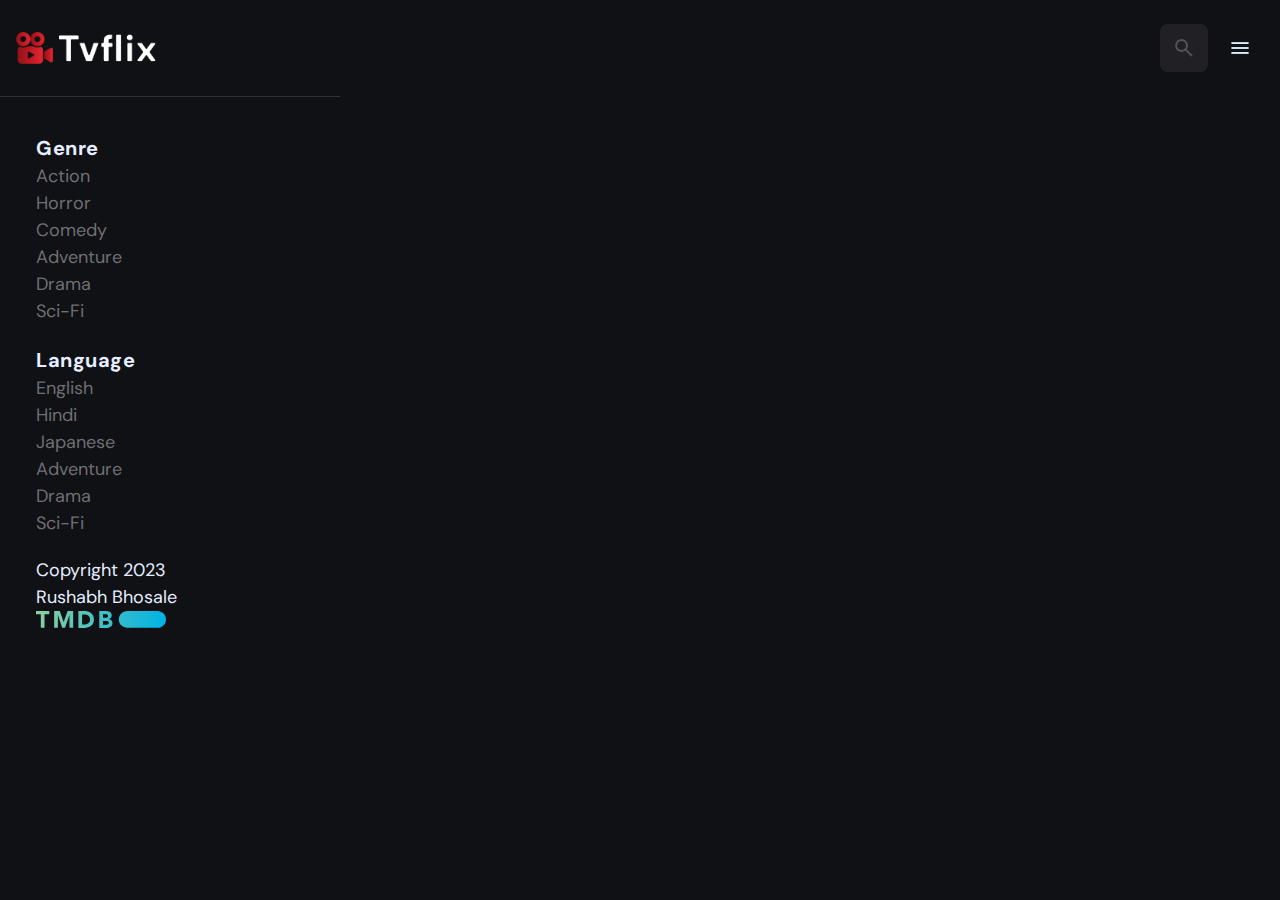
==== Tvflix/index.html @ de5f90e4 "Updates" ====
<!DOCTYPE html>
<html lang="en">

<head>
    <meta charset="UTF-8">
    <meta name="viewport" content="width=device-width, initial-scale=1.0">
    <title>TV Flix</title>
    <meta name="description" content="Tvflix is a popular movie app made by rushabh bhosale.">
    <link rel="shortcut icon" href="./favicon.svg" type="image/svg+xml">
    <link rel="preconnect" href="https://fonts.googleapis.com">
    <link rel="preconnect" href="https://fonts.gstatic.com" crossorigin>
    <link href="https://fonts.googleapis.com/css2?family=DM+Sans:wght@400;700&display=swap" rel="stylesheet">
    
    <link rel="stylesheet" href="././assets/css/style.css">

    <script src="./assets/js/global.js" defer></script>
    <script src="./assets/js/index.js" type="module"></script>

</head>
<!-- 
    Header
 -->

 <header class="header">

    <a href="./index.html" class="logo">
        <img src="./assets/images/logo.png" width="140" height="32" alt="Tvflix home">
    </a>

    <div class="search-box" search-box>
        <div class="search-wrapper" search-wrapper>
            <input type="text" name="search" aria-label="search movies" placeholder="Search any movies..." class="search-field" autocomplete="off" search-field>

            <img src="./assets/images/search.png" width="24"
            height="24" alt="search" class="loading-icon">
        </div>

        <button class="search-btn" search-toggler>
            <img src="./assets/images/close.png" width="24" height="24" alt="close search box">
        </button>
    </div>

    <button class="search-btn" search-toggler menu-close>
        <img src="./assets/images/search.png" width="24" height="24" alt="open search box">
    </button>

    <button class="menu-btn" menu-btn menu-toggler>
        <img src="./assets/images/menu.png" width="24" height="24" alt="open menu" class="menu">
        <img src="./assets/images/menu-close.png" alt="close menu" width="24" height="24" class="close">
    </button>

 </header>

 <!-- 
    Sidebar
  -->

  <nav class="sidebar active" sidebar>
    <div class="sidebar-inner">

        <div class="sidebar-list">

            <p class="title">Genre</p>

            <a href="./movie-list.html" menu-close class="sidebar-link">Action</a>

            <a href="./movie-list.html" menu-close class="sidebar-link">Horror</a>

            <a href="./movie-list.html" menu-close class="sidebar-link">Comedy</a>

            <a href="./movie-list.html" menu-close class="sidebar-link">Adventure</a>

            <a href="./movie-list.html" menu-close class="sidebar-link">Drama</a>

            <a href="./movie-list.html" menu-close class="sidebar-link">Sci-Fi</a>

        </div>

        <div class="sidebar-list">

            <p class="title">Language</p>

            <a href="./movie-list.html" menu-close class="sidebar-link">English</a>

            <a href="./movie-list.html" menu-close class="sidebar-link">Hindi</a>

            <a href="./movie-list.html" menu-close class="sidebar-link">Japanese</a>

            <a href="./movie-list.html" menu-close class="sidebar-link">Adventure</a>

            <a href="./movie-list.html" menu-close class="sidebar-link">Drama</a>
            
            <a href="./movie-list.html" menu-close class="sidebar-link">Sci-Fi</a>

        </div>

        <div class="sidebar-footer">
            <p class="copyright">
                Copyright 2023 <a href="#">Rushabh Bhosale</a>
            </p>

            <img src="./assets/images/tmdb-logo.svg" width="130" height="17" alt="the movie database logo">
        </div>

    </div>
  </nav>
<body>

</body>

</html>
---- Tvflix/assets/css/style.css ----
/*-----------------------------------*\
  #style.css
\*-----------------------------------*/

/**
 * copyright 2023 Rushabh Bhosale
 */






/*-----------------------------------*\
  #CUSTOM PROPERTY
\*-----------------------------------*/

:root {
  --background: hsla(220, 17%, 7%, 1);
  --banner-background: hsla(250, 6%, 20%, 1);
  --white-alpha-20: hsla(0, 0%, 100%, 0.2);
  --on-background: hsla(220, 100%, 95%, 1);
  --on-surface: hsla(250, 100%, 95%, 1);
  --on-surface-variant: hsla(250, 1%, 44%, 1);
  --primary: hsla(349, 100%, 43%, 1);
  --primary-variant: hsla(349, 69%, 51%, 1);
  --rating-color: hsla(44, 100%, 49%, 1);
  --surface: hsla(250, 13%, 11%, 1);
  --text-color: hsla(250, 2%, 59%, 1);
  --white: hsla(0, 0%, 100%, 1);

  --banner-overlay: 90deg, hsl(220, 17%, 7%) 0%, hsla(220, 17%, 7%, 0.5) 100%;
  --bottom-overlay: 180deg, hsla(250, 13%, 11%, 0), hsla(250, 13%, 11%, 1);

  --ff-dm-sans: 'DM Sans', sans-serif;

  --fs-heading: 4rem;
  --fs-title-lg: 2.6rem;
  --fs-title: 2rem;
  --fs-body: 1.8rem;
  --fs-button: 1.5rem;
  --fs-label: 1.4rem;

  --weight-bold: 700;

  --shadow-1: 0 1px 4px hsla(0, 0%, 0%, 0.75);
  --shadow-2: 0 2px 4px hsla(350, 100%, 43%, 0.3);

  --radius-4: 4px;
  --radius-8: 8px;
  --radius-16: 16px;
  --radius-24: 24px;
  --radius-36: 36px;

  --transition-short: 250ms ease;
  --transition-long: 500ms ease;
}




/*-----------------------------------*\
  #RESET
\*-----------------------------------*/

*,
*::before,
*::after {
  margin: 0;
  padding: 0;
  box-sizing: border-box;
}

li {list-style: none; }

a,
img,
span,
iframe,
button {
  display: block;
}

a {
  color: inherit;
  text-decoration: none;
}

img { height: auto; }

input,
button {
  background: none;
  border: none;
  font: inherit;
  color: inherit
}

input {
  width: 100%;
}

button {
  text-align: left;
  cursor: pointer;
}

html {
  font-family: var(--ff-dm-sans);
  font-size: 10px;
  scroll-behavior: smooth;
}

body {
  background-color: var(--background);
  color: var(--on-background);
  font-size: var(--fs-body);
  line-height: 1.5;

}

:focus-visible { outline-color: var(--primary-variant); }

::-webkit-scrollbar {
  width: 8px;
  height: 8px;
}

::-webkit-scrollbar-thumb {
  background-color: var(--banner-background);
  border-radius: var(--radius-8);
}

/*-----------------------------------*\
  #REUSED STYLE
\*-----------------------------------*/

.search-wrapper::before {
  position: absolute;
  top: 14px;
  right: 12px;
  content: "";
  width: 20px;
  height: 20px;
  border: 3px solid var(--white);
  border-radius: var(--radius-24);
  border-inline-end-color: transparent;
  animation: loading 500ms linear infinite;
  display: none;
}

.search-wrapper.searching::before { display: block; }

@keyframes loading {
  0% { transform: rotate(0); }
  100% { transform: rotate(1turn); }
}

.title {
  font-size: var(--fs-title);
  font-weight: var(--weight-bold);
  letter-spacing: 0.5px;
}


/*-----------------------------------*\
  #HEADER
\*-----------------------------------*/

.header {
  position: relative;
  padding-block: 24px;
  padding-inline: 16px;
  display: flex;
  justify-content: space-between;
  align-items: center;
  gap: 8px;
}

.header .logo { 
  margin-inline-end: auto;
}

.search-btn,
.menu-btn {padding: 12px;}

.search-btn {
  background-color: var(--banner-background);
  border-radius: var(--radius-8);
  opacity: 0.5;
}

.search-btn img {
  opacity: 0.5;
  transition: var(--transition-short);
}

.search-btn:is(:hover, :focus-visible) img { opacity: 1; }

.menu-btn.active .menu,
.menu-btn .close { display: none; }

.menu-btn .menu,
.menu-btn.active .close { display: block; }

.search-box {
  position: absolute;
  top: 0;
  left: 0;
  width: 100%;
  height: 100%;
  background-color: var(--background);
  padding: 24px 16px;  
  align-items: center;
  z-index: 1;
  gap: 8px;
  display: none;
}

.search-box.active { display: flex; }

.search-wrapper {
  position: relative;
  flex-grow: 1;
}

.search-field {
  background-color: var(--banner-background);
  height: 40px;
  line-height: 48px;
  padding-inline: 44px 16px;
  outline: none;
  border-radius: var(--radius-8);
  transition: var(--transition-short);
}

.search-field::placeholder { color: var(--on-surface-variant);  }

.search-field:hover { 
  box-shadow: 0 0 0 2px var(--on-surface-variant);
}

.search-field:focus {
  box-shadow: 0 0 0 2px var(--on-surface);
  padding-inline-start: 16px;
}

.search-wrapper .loading-icon {
  position: absolute;
  top: 50%;
  transform: translateY(-50%);
  left: 12px;
  opacity: 0.5;
  transition: var(--transition-short);
}

.search-wrapper:focus-within .loading-icon { opacity: 0; }



/*-----------------------------------*\
  #SIDEBAR
\*-----------------------------------*/

.sidebar {
  position: absolute;
  background-color: var(--background);
  top: 96px;
  bottom: 0;
  left: -340px;
  max-width: 340px;
  width: 100%;
  border-block-start: 1px solid var(--banner-background) ;
  overflow-y: overlay;
  z-index: 4;
  visibility: hidden;
  transition: var(--transition-long);
}

.sidebar.active {
  transform: translateX(340px);
  visibility: visible;
}

.sidebar-inner {
  display: grid;
  gap: 20px;
  padding-block: 36px;
}

.sidebar::-webkit-scrollbar-thumb {background-color: transparent;}

.sidebar:is(:hover, :focus-within)::-webkit-scrollbar-thumb {
  background-color: var(--banner-background);
}

.sidebar::-webkit-scrollbar-button {
  height: 16px;
}

.sidebar-list,
.sidebar-footer {
  padding-inline: 36px;
}

.sidebar-link {
  color: var(--on-surface-variant);
  transition: var(--transition-short);
}

,.sidebar

/*-----------------------------------*\
  #HOME PAGE
\*-----------------------------------*/





/*-----------------------------------*\
  #DETAIL PAGE
\*-----------------------------------*/





/*-----------------------------------*\
  #MOVIE LIST PAGE
\*-----------------------------------*/





/*-----------------------------------*\
  #SEARCH MODAL
\*-----------------------------------*/





/*-----------------------------------*\
  #MEDIA QUERIES
\*-----------------------------------*/
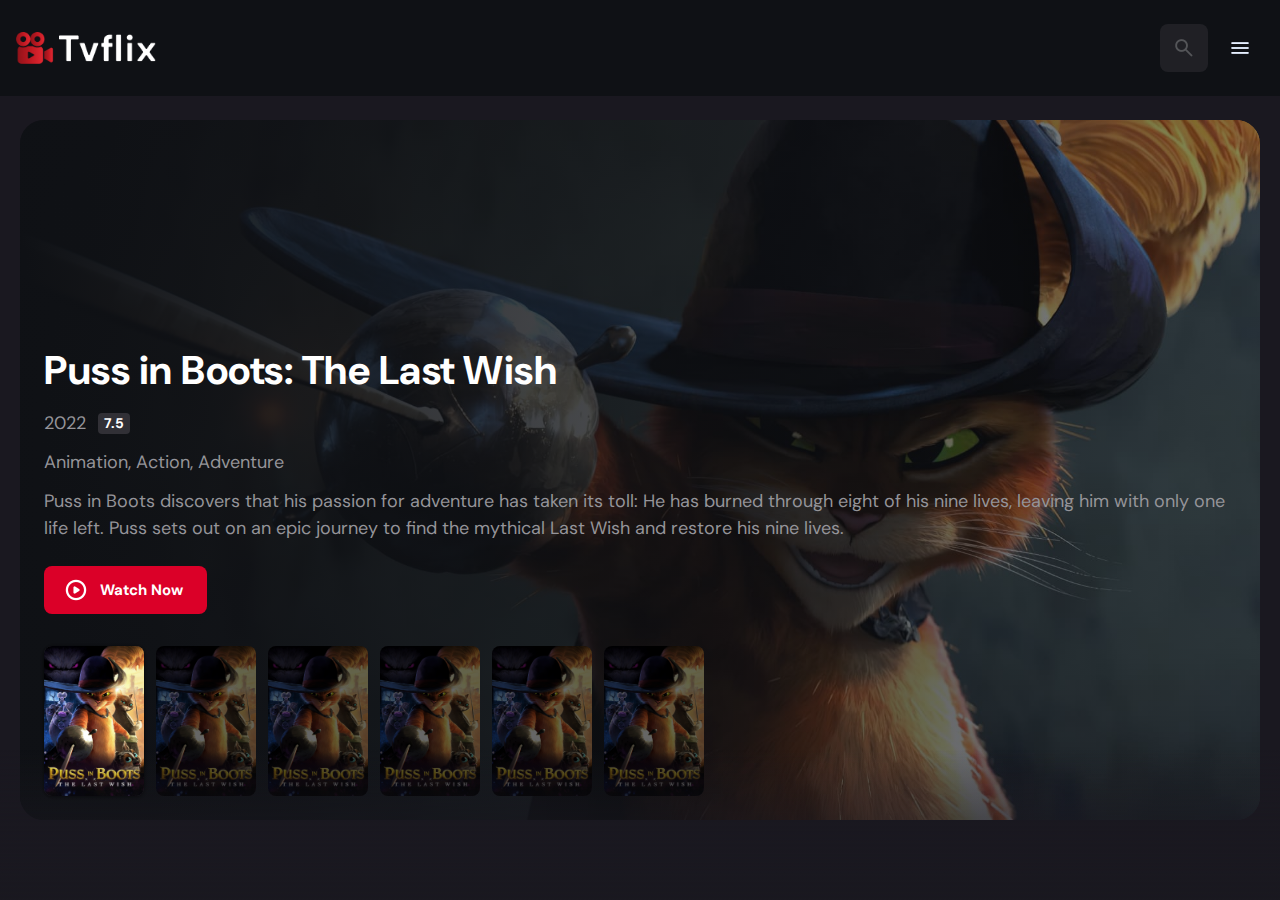
==== commit c30fd31e: "Updates" ====
--- a/Tvflix/index.html
+++ b/Tvflix/index.html
@@ -17,6 +17,9 @@
     <script src="./assets/js/index.js" type="module"></script>
 
 </head>
+
+<body>
+
 <!-- 
     Header
  -->
@@ -55,7 +58,7 @@
     Sidebar
   -->
 
-  <nav class="sidebar active" sidebar>
+  <nav class="sidebar" sidebar>
     <div class="sidebar-inner">
 
         <div class="sidebar-list">
@@ -85,18 +88,12 @@
             <a href="./movie-list.html" menu-close class="sidebar-link">Hindi</a>
 
             <a href="./movie-list.html" menu-close class="sidebar-link">Japanese</a>
-
-            <a href="./movie-list.html" menu-close class="sidebar-link">Adventure</a>
-
-            <a href="./movie-list.html" menu-close class="sidebar-link">Drama</a>
-            
-            <a href="./movie-list.html" menu-close class="sidebar-link">Sci-Fi</a>
 
         </div>
 
         <div class="sidebar-footer">
             <p class="copyright">
-                Copyright 2023 <a href="#">Rushabh Bhosale</a>
+                Copyright 2023 <a href="#">Hackysnip</a>
             </p>
 
             <img src="./assets/images/tmdb-logo.svg" width="130" height="17" alt="the movie database logo">
@@ -104,7 +101,251 @@
 
     </div>
   </nav>
-<body>
+  <div class="overlay" overlay menu-toggler></div>
+
+
+
+  <article class="container" page-content>
+
+    <!-- 
+        Banner
+     -->
+
+     <section class="banner" aria-label="popular movies">
+
+        <div class="banner-slider">
+
+            <div class="slider-item active" slider-item>
+                <img src="./assets/images/slider-banner.jpg" alt="Puss in Boots: The Last Wish" class="img-cover" loading="eager">
+
+                <div class="banner-content">
+                  <h2 class="heading">
+                    Puss in Boots: The Last Wish
+                  </h2>
+                  
+                  <div class="meta-list">
+                    <div class="meta-item">2022</div>
+
+                    <div class="meta-item card-badge">7.5</div>
+                  </div>
+
+                  <p class="genre">Animation, Action, Adventure</p>
+
+                  <p class="banner-text">Puss in Boots discovers that his passion for adventure has taken its toll: He has burned through eight of his nine lives, leaving him with only one life left. Puss sets out on an epic journey to find the mythical Last Wish and restore his nine lives.
+                </p>
+
+                <a href="./detail.html" class="btn">
+                    <img src="./assets/images/play_circle.png" width="24" height="24" aria-hidden="true" alt="play circle">
+
+                    <span class="span">Watch Now</span>
+                </a>
+
+                </div>
+            </div>
+
+            <div class="slider-item" slider-item>
+                <img src="./assets/images/slider-banner.jpg" alt="Puss in Boots: The Last Wish" class="img-cover" loading="eager">
+
+                <div class="banner-content">
+                  <h2 class="heading">
+                    Puss in Boots: The Last Wish
+                  </h2>
+                  
+                  <div class="meta-list">
+                    <div class="meta-item">2022</div>
+
+                    <div class="meta-item-card-badge">7.5</div>
+                  </div>
+
+                  <p class="genre">Animation, Action, Adventure</p>
+
+                  <p class="banner-text">Puss in Boots discovers that his passion for adventure has taken its toll: He has burned through eight of his nine lives, leaving him with only one life left. Puss sets out on an epic journey to find the mythical Last Wish and restore his nine lives.
+                </p>
+
+                <a href="./detail.html" class="btn">
+                    <img src="./assets/images/play_circle.png" width="24" height="24" aria-hidden="true" alt="play circle">
+
+                    <span class="span">Watch Now</span>
+                </a>
+
+                </div>
+            </div>
+
+            <div class="slider-item" slider-item>
+                <img src="./assets/images/slider-banner.jpg" alt="Puss in Boots: The Last Wish" class="img-cover" loading="eager">
+
+                <div class="banner-content">
+                  <h2 class="heading">
+                    Puss in Boots: The Last Wish
+                  </h2>
+                  
+                  <div class="meta-list">
+                    <div class="meta-item">2022</div>
+
+                    <div class="meta-item-card-badge">7.5</div>
+                  </div>
+
+                  <p class="genre">Animation, Action, Adventure</p>
+
+                  <p class="banner-text">Puss in Boots discovers that his passion for adventure has taken its toll: He has burned through eight of his nine lives, leaving him with only one life left. Puss sets out on an epic journey to find the mythical Last Wish and restore his nine lives.
+                </p>
+
+                <a href="./detail.html" class="btn">
+                    <img src="./assets/images/play_circle.png" width="24" height="24" aria-hidden="true" alt="play circle">
+
+                    <span class="span">Watch Now</span>
+                </a>
+
+                </div>
+            </div>
+
+            <div class="slider-item" slider-item>
+                <img src="./assets/images/slider-banner.jpg" alt="Puss in Boots: The Last Wish" class="img-cover" loading="eager">
+
+                <div class="banner-content">
+                  <h2 class="heading">
+                    Puss in Boots: The Last Wish
+                  </h2>
+                  
+                  <div class="meta-list">
+                    <div class="meta-item">2022</div>
+
+                    <div class="meta-item-card-badge">7.5</div>
+                  </div>
+
+                  <p class="genre">Animation, Action, Adventure</p>
+
+                  <p class="banner-text">Puss in Boots discovers that his passion for adventure has taken its toll: He has burned through eight of his nine lives, leaving him with only one life left. Puss sets out on an epic journey to find the mythical Last Wish and restore his nine lives.
+                </p>
+
+                <a href="./detail.html" class="btn">
+                    <img src="./assets/images/play_circle.png" width="24" height="24" aria-hidden="true" alt="play circle">
+
+                    <span class="span">Watch Now</span>
+                </a>
+
+                </div>
+            </div>
+
+            <div class="slider-item" slider-item>
+                <img src="./assets/images/slider-banner.jpg" alt="Puss in Boots: The Last Wish" class="img-cover" loading="eager">
+
+                <div class="banner-content">
+                  <h2 class="heading">
+                    Puss in Boots: The Last Wish
+                  </h2>
+                  
+                  <div class="meta-list">
+                    <div class="meta-item">2022</div>
+
+                    <div class="meta-item-card-badge">7.5</div>
+                  </div>
+
+                  <p class="genre">Animation, Action, Adventure</p>
+
+                  <p class="banner-text">Puss in Boots discovers that his passion for adventure has taken its toll: He has burned through eight of his nine lives, leaving him with only one life left. Puss sets out on an epic journey to find the mythical Last Wish and restore his nine lives.
+                </p>
+
+                <a href="./detail.html" class="btn">
+                    <img src="./assets/images/play_circle.png" width="24" height="24" aria-hidden="true" alt="play circle">
+
+                    <span class="span">Watch Now</span>
+                </a>
+
+                </div>
+            </div>
+
+            <div class="slider-item" slider-item>
+                <img src="./assets/images/slider-banner.jpg" alt="Puss in Boots: The Last Wish" class="img-cover" loading="eager">
+
+                <div class="banner-content">
+                  <h2 class="heading">
+                    Puss in Boots: The Last Wish
+                  </h2>
+                  
+                  <div class="meta-list">
+                    <div class="meta-item">2022</div>
+
+                    <div class="meta-item-card-badge">7.5</div>
+                  </div>
+
+                  <p class="genre">Animation, Action, Adventure</p>
+
+                  <p class="banner-text">Puss in Boots discovers that his passion for adventure has taken its toll: He has burned through eight of his nine lives, leaving him with only one life left. Puss sets out on an epic journey to find the mythical Last Wish and restore his nine lives.
+                </p>
+
+                <a href="./detail.html" class="btn">
+                    <img src="./assets/images/play_circle.png" width="24" height="24" aria-hidden="true" alt="play circle">
+
+                    <span class="span">Watch Now</span>
+                </a>
+
+                </div>
+            </div>
+
+            <div class="slider-item" slider-item>
+                <img src="./assets/images/slider-banner.jpg" alt="Puss in Boots: The Last Wish" class="img-cover" loading="eager">
+
+                <div class="banner-content">
+                  <h2 class="heading">
+                    Puss in Boots: The Last Wish
+                  </h2>
+                  
+                  <div class="meta-list">
+                    <div class="meta-item">2022</div>
+
+                    <div class="meta-item-card-badge">7.5</div>
+                  </div>
+
+                  <p class="genre">Animation, Action, Adventure</p>
+
+                  <p class="banner-text">Puss in Boots discovers that his passion for adventure has taken its toll: He has burned through eight of his nine lives, leaving him with only one life left. Puss sets out on an epic journey to find the mythical Last Wish and restore his nine lives.
+                </p>
+
+                <a href="./detail.html" class="btn">
+                    <img src="./assets/images/play_circle.png" width="24" height="24" aria-hidden="true" alt="play circle">
+
+                    <span class="span">Watch Now</span>
+                </a>
+
+                </div>
+            </div>
+
+        </div>
+
+        <div class="slider-control">
+            <div class="control-inner">
+
+                <button class="poster-box slider-item active">
+                    <img src="./assets/images/slider-control.jpg" alt="Slide to Puss in Boots: The Last Wish" loading="lazy" draggable="false" class="img-cover">
+                </button>
+
+                <button class="poster-box slider-item">
+                    <img src="./assets/images/slider-control.jpg" alt="Slide to Puss in Boots: The Last Wish" loading="lazy" draggable="false" class="img-cover">
+                </button>
+
+                <button class="poster-box slider-item">
+                    <img src="./assets/images/slider-control.jpg" alt="Slide to Puss in Boots: The Last Wish" loading="lazy" draggable="false" class="img-cover">
+                </button>
+
+                <button class="poster-box slider-item">
+                    <img src="./assets/images/slider-control.jpg" alt="Slide to Puss in Boots: The Last Wish" loading="lazy" draggable="false" class="img-cover">
+                </button>
+
+                <button class="poster-box slider-item">
+                    <img src="./assets/images/slider-control.jpg" alt="Slide to Puss in Boots: The Last Wish" loading="lazy" draggable="false" class="img-cover">
+                </button>
+
+                <button class="poster-box slider-item">
+                    <img src="./assets/images/slider-control.jpg" alt="Slide to Puss in Boots: The Last Wish" loading="lazy" draggable="false" class="img-cover">
+                </button>
+
+
+            </div>
+        </div>
+     </section>
+
+  </article>
 
 </body>
 
--- a/Tvflix/assets/css/style.css
+++ b/Tvflix/assets/css/style.css
@@ -156,10 +156,66 @@
   100% { transform: rotate(1turn); }
 }
 
+.title,
+.title-large,
+.heading { 
+  font-weight: var(--weight-bold);
+  letter-spacing: 0.5px;
+}
+
 .title {
   font-size: var(--fs-title);
+}
+
+.heading {
+  color: var(--white);
+  font-size: var(--fs-heading);
+  line-height: 1.2;
+}
+
+.title-large {
+  font-size: var(--fs-title-lg);
+}
+
+.img-cover {
+  width: 100%;
+  height: 100%;
+  object-fit: cover;
+}
+
+.meta-item {
+  display: flex;
+  align-items: center;
+  gap: 4px;
+}
+
+.btn {
+  color: var(--white);
+  font-size: var(--fs-button);
   font-weight: var(--weight-bold);
-  letter-spacing: 0.5px;
+  max-width: max-content;
+  display: flex;
+  align-items: center;
+  gap: 12px;
+  padding-block: 12px;
+  padding-inline: 20px 24px;
+  border-radius: var(--radius-8);
+  transition: var(--transition-short);
+}
+
+.poster-box {
+  background-image: url('../images/poster-bg-icon.png');
+  aspect-ratio: 2 / 3;
+}
+
+.poster-box,
+.video-card {
+  background-repeat: no-repeat;
+  background-size: 50px;
+  background-position: center;
+  background-color: var(--banner-background);
+  border-radius: var(--radius-16);
+  overflow: hidden;
 }
 
 
@@ -308,15 +364,197 @@
   transition: var(--transition-short);
 }
 
-,.sidebar
+.sidebar-link:is(:hover, :focus-visible) {
+  color: var(--on-background);
+}
+
+.sidebar-list {
+  display: grid;
+  gap: 8px;
+}
+
+.sidebar-list .title { margin-block-end: 8px; }
+
+.sidebar-footer {
+  border-block-start: 1px solid var(--banner-background);
+  padding-block-start: 28px;
+  margin-block-start: 16px;
+}
+
+.copyright {
+  color: var(--on-surface-variant);
+  margin-block-end: 20px;
+}
+
+.copyright a { 
+  display: inline-block;
+}
+
+.overlay {
+  position: fixed;
+  top: 96px;
+  left: 0;
+  bottom: 0;
+  width: 100%;
+  background: var(--background);
+  opacity: 0;
+  pointer-events: none;
+  transition: var(--transition-short);
+  z-index: 3;
+}
+
+.overlay.active {
+  pointer-events: all;
+  opacity: 0.5;
+}
 
 /*-----------------------------------*\
   #HOME PAGE
 \*-----------------------------------*/
 
-
-
-
+.container {
+  position: relative;
+  background-color: var(--surface);
+  padding: 24px 20px 48px;
+  height: calc(100vh - 96px);
+  overflow-y: overlay;
+  z-index: 1;
+}
+
+.container::after {
+  content: "";
+  position: fixed;
+  bottom: 0;
+  left: 0;
+  width: 100%;
+  height: 150px;
+  background-image: linear-gradient(var(--bottom-overlay));
+  z-index: 1;
+  pointer-events: none;
+}
+
+/* 
+  Banner
+*/
+
+.banner {
+  position: relative;
+  height: 700px;
+  border-radius: var(--radius-24);
+  overflow: hidden;
+}
+
+.banner-slider .slider-item {
+  position: absolute;
+  top: 0;
+  left: 120%;
+  width: 100%;
+  height: 100%;
+  background-color: var(--banner-background);
+  opacity: 0;
+  visibility: hidden;
+  transition: opacity var(--transition-long);
+}
+
+.banner-slider .slider-item::before {
+  content: "";
+  position: absolute;
+  inset: 0;
+  background-image: linear-gradient(var(--banner-overlay));
+}
+
+.banner-slider .active {
+  left: 0;
+  opacity: 1;
+  visibility: visible;
+}
+
+.banner-content {
+  position: absolute;
+  left: 24px;
+  right: 24px;
+  bottom: 206px;
+  z-index: 1;
+  color: var(--text-color);
+}
+
+.banner :is(.heading, .banner-text) {
+  display: -webkit-box;
+  -webkit-box-orient: vertical;
+  overflow: hidden;
+}
+
+.banner .heading {
+  -webkit-line-clamp: 3;
+  margin-block-end: 16px;
+}
+
+.meta-list {
+  display: flex;
+  flex-wrap: wrap;
+  justify-content: flex-start;
+  align-items: center;
+  gap: 12px;
+}
+
+.banner .genre { margin-block: 12px; }
+
+.banner-text {
+  -webkit-line-clamp: 2;
+  margin-block-end: 24px;
+}
+
+.banner .btn {
+  background-color: var(--primary);
+}
+
+.banner .btn:is(:hover, :focus-visible) {
+  box-shadow: var(--shadow-2);
+}
+
+.card-badge {
+  background-color: var(--banner-background);
+  color: var(--white);
+  font-size: var(--fs-label);
+  font-weight: var(--weight-bold);
+  padding-inline: 6px;
+  border-radius: var(--radius-4);
+}
+
+.slider-control {
+  position: absolute;
+  bottom: 20px;
+  left: 20px;
+  right: 0;
+  border-radius: var(--radius-16) 0 0 var(--radius-16);
+  user-select: none;
+  padding: 4px 0 4px 4px;
+  overflow-x: auto;
+}
+
+.slider-control::-webkit-scrollbar { display: none; }
+
+.control-inner {
+  display: flex;
+  gap: 12px;
+}
+
+.control-inner::after {
+  content: "";
+  min-width: 12px;
+}
+
+.slider-control .slider-item {
+  width: 100px;
+  border-radius: var(--radius-8);
+  flex-shrink: 0;
+  filter: brightness(0.4);
+}
+
+.slider-control .active {
+  filter: brightness(1);
+  box-shadow: var(--shadow-1);
+}
 
 /*-----------------------------------*\
   #DETAIL PAGE
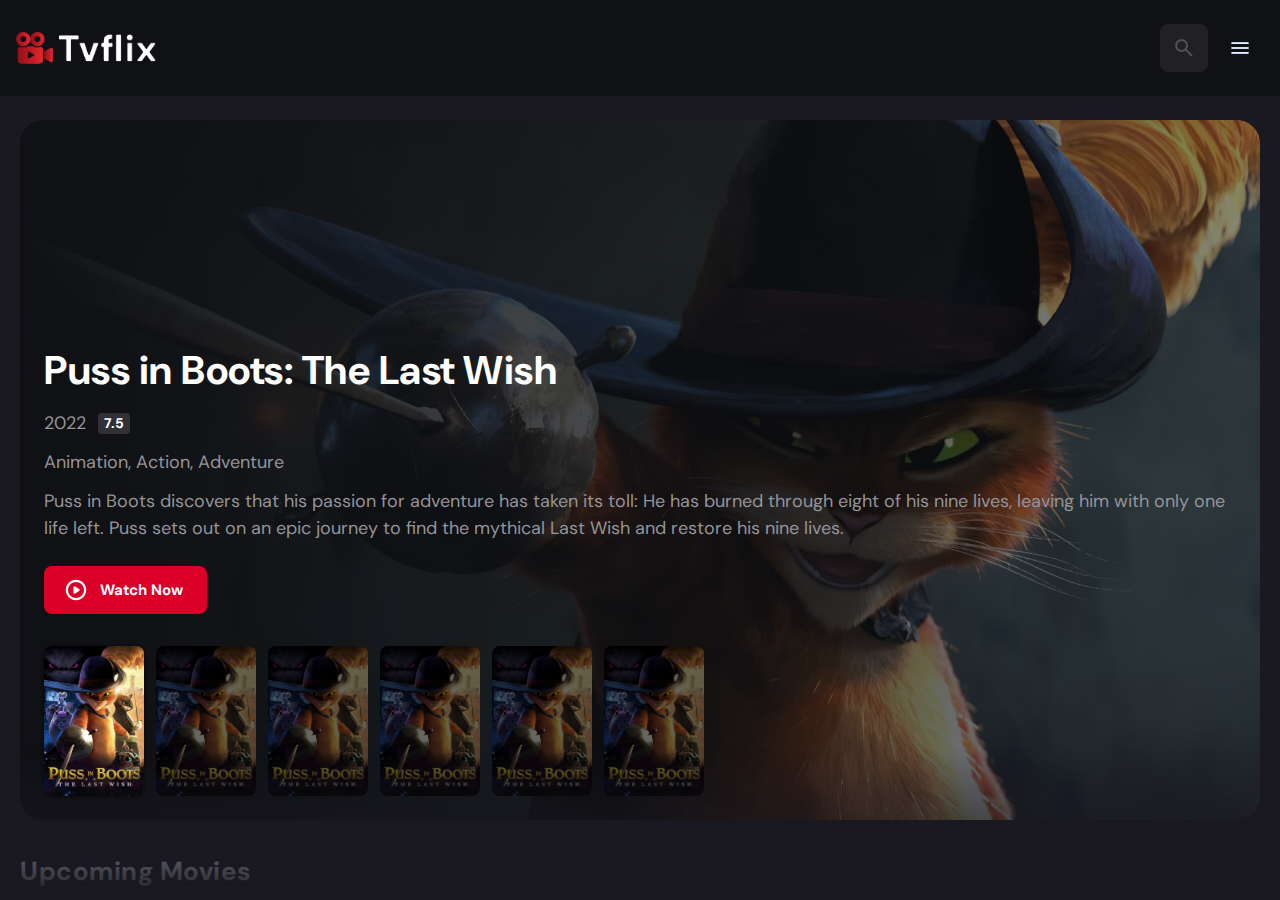
==== commit 9c16f968: "Updates" ====
--- a/Tvflix/index.html
+++ b/Tvflix/index.html
@@ -345,6 +345,129 @@
         </div>
      </section>
 
+
+     <!-- 
+      Movie List
+      -->
+
+      <section class="movie-list" aria-label="upcoming movie">
+        <div class="title-wrapper">
+          <h3 class="title-large">Upcoming Movies</h3>
+        </div>
+
+        <div class="slider-list">
+          <div class="slider-inner">
+
+            <div class="movie-card">
+              <figure class="poster-box card-banner">
+                <img src="./assets/images/slider-control.jpg" alt="Puss in Boots: The Last Wish" class="img-cover">
+              </figure>
+
+              <h4 class="title">Puss in Boots: The Last Wish</h4>
+
+              <div class="meta-list">
+                <div class="meta-item">
+                  <img src="./assets/images/star.png" alt="rating" width="20px" height="20px" loading="lazy">
+
+                  <span class="span">8.4</span>
+                </div>
+
+                <div class="card-badge">2022</div>
+              </div>
+
+              <a href="./detail.html" class="card-btn" title="Puss in Boots: The Last Wish"></a>
+
+            </div>
+
+            <div class="movie-card">
+              <figure class="poster-box card-banner">
+                <img src="./assets/images/slider-control.jpg" alt="Puss in Boots: The Last Wish" class="img-cover">
+              </figure>
+
+              <h4 class="title">Puss in Boots: The Last Wish</h4>
+
+              <div class="meta-list">
+                <div class="meta-item">
+                  <img src="./assets/images/star.png" alt="rating" width="20px" height="20px" loading="lazy">
+
+                  <span class="span">8.4</span>
+                </div>
+
+                <div class="card-badge">2022</div>
+              </div>
+
+              <a href="./detail.html" class="card-btn" title="Puss in Boots: The Last Wish"></a>
+
+            </div>
+
+            <div class="movie-card">
+              <figure class="poster-box card-banner">
+                <img src="./assets/images/slider-control.jpg" alt="Puss in Boots: The Last Wish" class="img-cover">
+              </figure>
+
+              <h4 class="title">Puss in Boots: The Last Wish</h4>
+
+              <div class="meta-list">
+                <div class="meta-item">
+                  <img src="./assets/images/star.png" alt="rating" width="20px" height="20px" loading="lazy">
+
+                  <span class="span">8.4</span>
+                </div>
+
+                <div class="card-badge">2022</div>
+              </div>
+
+              <a href="./detail.html" class="card-btn" title="Puss in Boots: The Last Wish"></a>
+
+            </div>
+
+            <div class="movie-card">
+              <figure class="poster-box card-banner">
+                <img src="./assets/images/slider-control.jpg" alt="Puss in Boots: The Last Wish" class="img-cover">
+              </figure>
+
+              <h4 class="title">Puss in Boots: The Last Wish</h4>
+
+              <div class="meta-list">
+                <div class="meta-item">
+                  <img src="./assets/images/star.png" alt="rating" width="20px" height="20px" loading="lazy">
+
+                  <span class="span">8.4</span>
+                </div>
+
+                <div class="card-badge">2022</div>
+              </div>
+
+              <a href="./detail.html" class="card-btn" title="Puss in Boots: The Last Wish"></a>
+
+            </div>
+
+            <div class="movie-card">
+              <figure class="poster-box card-banner">
+                <img src="./assets/images/slider-control.jpg" alt="Puss in Boots: The Last Wish" class="img-cover">
+              </figure>
+
+              <h4 class="title">Puss in Boots: The Last Wish</h4>
+
+              <div class="meta-list">
+                <div class="meta-item">
+                  <img src="./assets/images/star.png" alt="rating" width="20px" height="20px" loading="lazy">
+
+                  <span class="span">8.4</span>
+                </div>
+
+                <div class="card-badge">2022</div>
+              </div>
+
+              <a href="./detail.html" class="card-btn" title="Puss in Boots: The Last Wish"></a>
+
+            </div>
+
+          </div>
+        </div>
+
+      </section>
+
   </article>
 
 </body>
--- a/Tvflix/assets/css/style.css
+++ b/Tvflix/assets/css/style.css
@@ -135,10 +135,8 @@
   #REUSED STYLE
 \*-----------------------------------*/
 
-.search-wrapper::before {
-  position: absolute;
-  top: 14px;
-  right: 12px;
+.search-wrapper::before,
+.load-more::before {
   content: "";
   width: 20px;
   height: 20px;
@@ -149,7 +147,23 @@
   display: none;
 }
 
+.search-wrapper::before {
+  position: absolute;
+  top: 14px;
+  right: 12px;
+}
+
 .search-wrapper.searching::before { display: block; }
+
+.load-more {
+  background-color: var(--primary-variant);
+  margin-inline: auto;
+  margin-block: 36px 60px;
+}
+
+.load-more :is(:hover, :focus-visible) { --primary-variant:hsla (350, 67%, 39%, 1);}
+
+.load-more.loading::before { display: block; }
 
 @keyframes loading {
   0% { transform: rotate(0); }
@@ -181,6 +195,14 @@
   width: 100%;
   height: 100%;
   object-fit: cover;
+}
+
+.meta-list {
+  display: flex;
+  flex-wrap: wrap;
+  justify-content: flex-start;
+  align-items: center;
+  gap: 12px;
 }
 
 .meta-item {
@@ -218,6 +240,59 @@
   overflow: hidden;
 }
 
+.title-wrapper {
+  margin-block-end: 24px;
+}
+
+.slider-list {
+  margin-inline: -20px;
+  overflow-x: overlay;
+  padding-block-end: 16px;
+  margin-block-end: -16px;
+}
+
+.slider-list::-webkit-scrollbar-thumb {
+  background-color: transparent;
+}
+
+.slider-list:is(:hover, :focus-within):-webkit-scrollbar-thumb {
+  background-color: var(--banner-background);
+}
+
+.slider-list::-webkit-scrollbar-button {
+  width: 20px;
+}
+
+
+.slider-list .slider-inner {
+  position: relative;
+  display: flex;
+  gap: 16px;
+}
+
+.slider-list .slider-inner::before,
+.slider-list .slider-inner::after {
+  content: "";
+  min-width: 4px;
+}
+
+.separator {
+  width: 4px;
+  height: 4px;
+  background-color: var(--white-alpha-20);
+  border-radius: var(--radius-8);
+}
+
+.video-card {
+  background-image: url('../images/video-bg-icon.png');
+  aspect-ratio: 16 / 9;
+  flex-shrink: 0;
+  min-width: 500px;
+  width: calc(100% - 40px);
+}
+
+
+
 
 /*-----------------------------------*\
   #HEADER
@@ -489,14 +564,6 @@
   margin-block-end: 16px;
 }
 
-.meta-list {
-  display: flex;
-  flex-wrap: wrap;
-  justify-content: flex-start;
-  align-items: center;
-  gap: 12px;
-}
-
 .banner .genre { margin-block: 12px; }
 
 .banner-text {
@@ -556,11 +623,94 @@
   box-shadow: var(--shadow-1);
 }
 
+
+/* 
+  Movie List
+*/
+
+.movie-list {
+  padding-block-start: 32px;
+}
+
+.movie-card {
+  position: relative;
+  min-width: 200px;
+}
+
+.movie-card .card-banner {
+  width: 200px;
+}
+
+.movie-card .title {
+  width: 100%;
+  white-space: nowrap;
+  text-overflow: ellipsis;
+  overflow: hidden;
+  margin-block: 8px 4px;
+}
+
+.movie-card .meta-list {
+  justify-content: space-between;
+}
+
+.movie-card .card-btn {
+  position: absolute;
+  inset: 0;
+}
+
+
+
 /*-----------------------------------*\
   #DETAIL PAGE
 \*-----------------------------------*/
 
-
+.backdrop-image {
+  position: absolute;
+  top: 0;
+  left: 0;
+  width: 100%;
+  height: 600px;
+  background-repeat: no-repeat;
+  background-size: cover;
+  background-position: center;
+  z-index: -1;
+}
+
+.backdrop-image::after {
+  content: "";
+  position: absolute;
+  inset: 0;
+  background-image: linear-gradient(0deg, hsla(250, 13%, 11%, 1), hsla(250, 13%, 11%, 0.9));
+}
+
+.movie-detail .movie-poster {
+  max-width: 300px;
+  width: 100%;
+}
+
+.movie-detail .heading { margin-block: 24px 12px; }
+
+.movie-detail :is(.meta-list, .genre) {
+  color: var(--text-color);
+}
+
+.movie-detail .genre {
+  margin-block: 12px 16px;
+}
+
+.detail-list { margin-block: 24px 32px; }
+ 
+.movie-detail .list-item {
+  display: flex;
+  align-items: flex-start;
+  gap: 8px;
+  margin-block-end: 12px;
+}
+
+.movie-detail .list-name {
+  color: var(--text-color);
+  min-width: 112px;
+}
 
 
 
@@ -568,6 +718,20 @@
   #MOVIE LIST PAGE
 \*-----------------------------------*/
 
+.genre-list .title-wrapper {
+  margin-block-end: 56px;
+}
+
+.grid-list {
+  display: grid;
+  grid-template-columns: repeat(auto-fill, minmax(180px, 1fr));
+  column-gap: 16px;
+  row-gap: 20px;
+}
+
+.genre-list :is(.movie-card, .card-banner) {
+  width: 100%;
+}
 
 
 
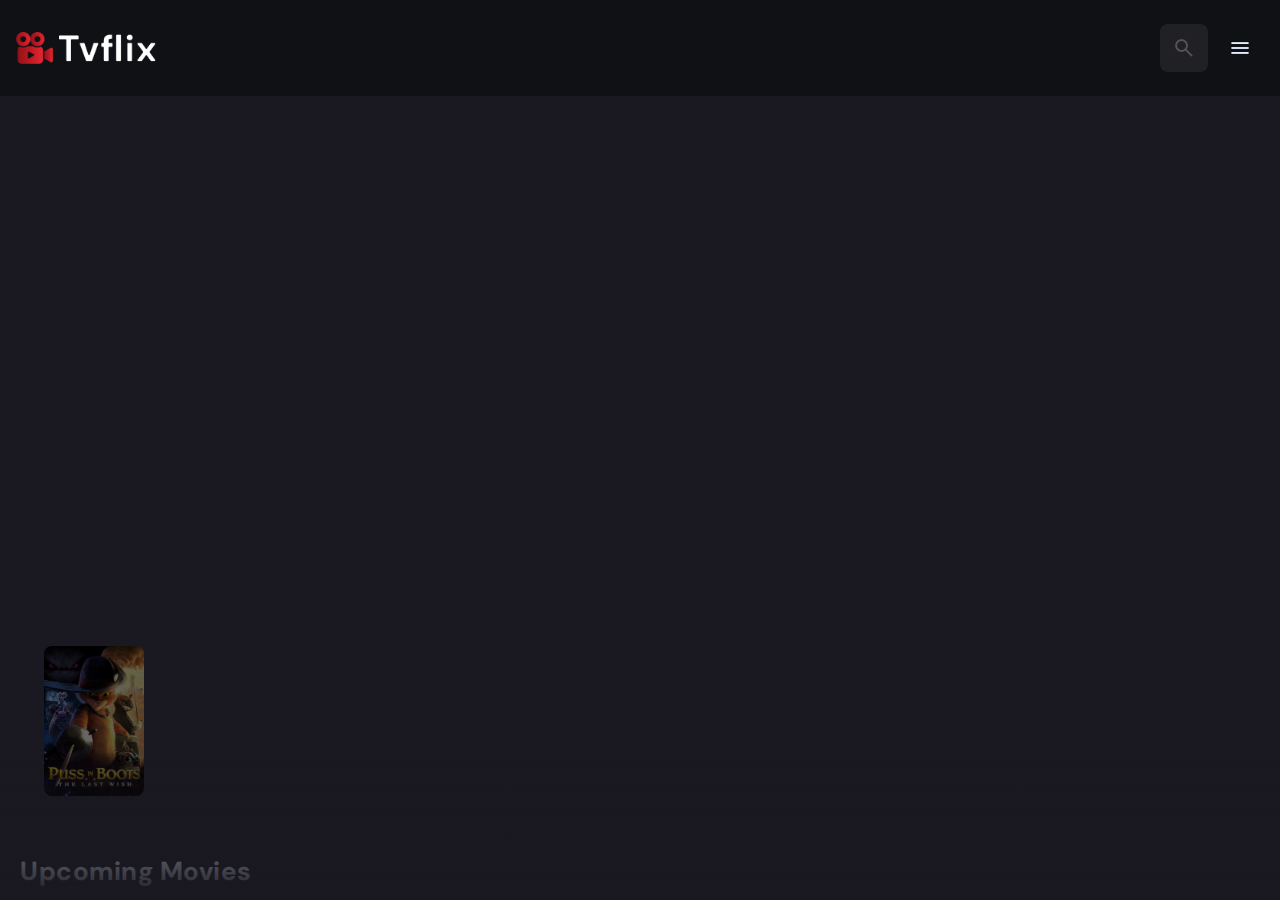
==== commit 980ea257: "Updates" ====
--- a/Tvflix/index.html
+++ b/Tvflix/index.html
@@ -58,49 +58,7 @@
     Sidebar
   -->
 
-  <nav class="sidebar" sidebar>
-    <div class="sidebar-inner">
-
-        <div class="sidebar-list">
-
-            <p class="title">Genre</p>
-
-            <a href="./movie-list.html" menu-close class="sidebar-link">Action</a>
-
-            <a href="./movie-list.html" menu-close class="sidebar-link">Horror</a>
-
-            <a href="./movie-list.html" menu-close class="sidebar-link">Comedy</a>
-
-            <a href="./movie-list.html" menu-close class="sidebar-link">Adventure</a>
-
-            <a href="./movie-list.html" menu-close class="sidebar-link">Drama</a>
-
-            <a href="./movie-list.html" menu-close class="sidebar-link">Sci-Fi</a>
-
-        </div>
-
-        <div class="sidebar-list">
-
-            <p class="title">Language</p>
-
-            <a href="./movie-list.html" menu-close class="sidebar-link">English</a>
-
-            <a href="./movie-list.html" menu-close class="sidebar-link">Hindi</a>
-
-            <a href="./movie-list.html" menu-close class="sidebar-link">Japanese</a>
-
-        </div>
-
-        <div class="sidebar-footer">
-            <p class="copyright">
-                Copyright 2023 <a href="#">Hackysnip</a>
-            </p>
-
-            <img src="./assets/images/tmdb-logo.svg" width="130" height="17" alt="the movie database logo">
-        </div>
-
-    </div>
-  </nav>
+  <nav class="sidebar" sidebar></nav>
   <div class="overlay" overlay menu-toggler></div>
 
 
@@ -115,7 +73,7 @@
 
         <div class="banner-slider">
 
-            <div class="slider-item active" slider-item>
+            <div class="slider-item" slider-item>
                 <img src="./assets/images/slider-banner.jpg" alt="Puss in Boots: The Last Wish" class="img-cover" loading="eager">
 
                 <div class="banner-content">
@@ -143,203 +101,15 @@
                 </div>
             </div>
 
-            <div class="slider-item" slider-item>
-                <img src="./assets/images/slider-banner.jpg" alt="Puss in Boots: The Last Wish" class="img-cover" loading="eager">
-
-                <div class="banner-content">
-                  <h2 class="heading">
-                    Puss in Boots: The Last Wish
-                  </h2>
-                  
-                  <div class="meta-list">
-                    <div class="meta-item">2022</div>
-
-                    <div class="meta-item-card-badge">7.5</div>
-                  </div>
-
-                  <p class="genre">Animation, Action, Adventure</p>
-
-                  <p class="banner-text">Puss in Boots discovers that his passion for adventure has taken its toll: He has burned through eight of his nine lives, leaving him with only one life left. Puss sets out on an epic journey to find the mythical Last Wish and restore his nine lives.
-                </p>
-
-                <a href="./detail.html" class="btn">
-                    <img src="./assets/images/play_circle.png" width="24" height="24" aria-hidden="true" alt="play circle">
-
-                    <span class="span">Watch Now</span>
-                </a>
-
-                </div>
-            </div>
-
-            <div class="slider-item" slider-item>
-                <img src="./assets/images/slider-banner.jpg" alt="Puss in Boots: The Last Wish" class="img-cover" loading="eager">
-
-                <div class="banner-content">
-                  <h2 class="heading">
-                    Puss in Boots: The Last Wish
-                  </h2>
-                  
-                  <div class="meta-list">
-                    <div class="meta-item">2022</div>
-
-                    <div class="meta-item-card-badge">7.5</div>
-                  </div>
-
-                  <p class="genre">Animation, Action, Adventure</p>
-
-                  <p class="banner-text">Puss in Boots discovers that his passion for adventure has taken its toll: He has burned through eight of his nine lives, leaving him with only one life left. Puss sets out on an epic journey to find the mythical Last Wish and restore his nine lives.
-                </p>
-
-                <a href="./detail.html" class="btn">
-                    <img src="./assets/images/play_circle.png" width="24" height="24" aria-hidden="true" alt="play circle">
-
-                    <span class="span">Watch Now</span>
-                </a>
-
-                </div>
-            </div>
-
-            <div class="slider-item" slider-item>
-                <img src="./assets/images/slider-banner.jpg" alt="Puss in Boots: The Last Wish" class="img-cover" loading="eager">
-
-                <div class="banner-content">
-                  <h2 class="heading">
-                    Puss in Boots: The Last Wish
-                  </h2>
-                  
-                  <div class="meta-list">
-                    <div class="meta-item">2022</div>
-
-                    <div class="meta-item-card-badge">7.5</div>
-                  </div>
-
-                  <p class="genre">Animation, Action, Adventure</p>
-
-                  <p class="banner-text">Puss in Boots discovers that his passion for adventure has taken its toll: He has burned through eight of his nine lives, leaving him with only one life left. Puss sets out on an epic journey to find the mythical Last Wish and restore his nine lives.
-                </p>
-
-                <a href="./detail.html" class="btn">
-                    <img src="./assets/images/play_circle.png" width="24" height="24" aria-hidden="true" alt="play circle">
-
-                    <span class="span">Watch Now</span>
-                </a>
-
-                </div>
-            </div>
-
-            <div class="slider-item" slider-item>
-                <img src="./assets/images/slider-banner.jpg" alt="Puss in Boots: The Last Wish" class="img-cover" loading="eager">
-
-                <div class="banner-content">
-                  <h2 class="heading">
-                    Puss in Boots: The Last Wish
-                  </h2>
-                  
-                  <div class="meta-list">
-                    <div class="meta-item">2022</div>
-
-                    <div class="meta-item-card-badge">7.5</div>
-                  </div>
-
-                  <p class="genre">Animation, Action, Adventure</p>
-
-                  <p class="banner-text">Puss in Boots discovers that his passion for adventure has taken its toll: He has burned through eight of his nine lives, leaving him with only one life left. Puss sets out on an epic journey to find the mythical Last Wish and restore his nine lives.
-                </p>
-
-                <a href="./detail.html" class="btn">
-                    <img src="./assets/images/play_circle.png" width="24" height="24" aria-hidden="true" alt="play circle">
-
-                    <span class="span">Watch Now</span>
-                </a>
-
-                </div>
-            </div>
-
-            <div class="slider-item" slider-item>
-                <img src="./assets/images/slider-banner.jpg" alt="Puss in Boots: The Last Wish" class="img-cover" loading="eager">
-
-                <div class="banner-content">
-                  <h2 class="heading">
-                    Puss in Boots: The Last Wish
-                  </h2>
-                  
-                  <div class="meta-list">
-                    <div class="meta-item">2022</div>
-
-                    <div class="meta-item-card-badge">7.5</div>
-                  </div>
-
-                  <p class="genre">Animation, Action, Adventure</p>
-
-                  <p class="banner-text">Puss in Boots discovers that his passion for adventure has taken its toll: He has burned through eight of his nine lives, leaving him with only one life left. Puss sets out on an epic journey to find the mythical Last Wish and restore his nine lives.
-                </p>
-
-                <a href="./detail.html" class="btn">
-                    <img src="./assets/images/play_circle.png" width="24" height="24" aria-hidden="true" alt="play circle">
-
-                    <span class="span">Watch Now</span>
-                </a>
-
-                </div>
-            </div>
-
-            <div class="slider-item" slider-item>
-                <img src="./assets/images/slider-banner.jpg" alt="Puss in Boots: The Last Wish" class="img-cover" loading="eager">
-
-                <div class="banner-content">
-                  <h2 class="heading">
-                    Puss in Boots: The Last Wish
-                  </h2>
-                  
-                  <div class="meta-list">
-                    <div class="meta-item">2022</div>
-
-                    <div class="meta-item-card-badge">7.5</div>
-                  </div>
-
-                  <p class="genre">Animation, Action, Adventure</p>
-
-                  <p class="banner-text">Puss in Boots discovers that his passion for adventure has taken its toll: He has burned through eight of his nine lives, leaving him with only one life left. Puss sets out on an epic journey to find the mythical Last Wish and restore his nine lives.
-                </p>
-
-                <a href="./detail.html" class="btn">
-                    <img src="./assets/images/play_circle.png" width="24" height="24" aria-hidden="true" alt="play circle">
-
-                    <span class="span">Watch Now</span>
-                </a>
-
-                </div>
-            </div>
-
         </div>
 
         <div class="slider-control">
             <div class="control-inner">
-
-                <button class="poster-box slider-item active">
-                    <img src="./assets/images/slider-control.jpg" alt="Slide to Puss in Boots: The Last Wish" loading="lazy" draggable="false" class="img-cover">
-                </button>
 
                 <button class="poster-box slider-item">
                     <img src="./assets/images/slider-control.jpg" alt="Slide to Puss in Boots: The Last Wish" loading="lazy" draggable="false" class="img-cover">
                 </button>
 
-                <button class="poster-box slider-item">
-                    <img src="./assets/images/slider-control.jpg" alt="Slide to Puss in Boots: The Last Wish" loading="lazy" draggable="false" class="img-cover">
-                </button>
-
-                <button class="poster-box slider-item">
-                    <img src="./assets/images/slider-control.jpg" alt="Slide to Puss in Boots: The Last Wish" loading="lazy" draggable="false" class="img-cover">
-                </button>
-
-                <button class="poster-box slider-item">
-                    <img src="./assets/images/slider-control.jpg" alt="Slide to Puss in Boots: The Last Wish" loading="lazy" draggable="false" class="img-cover">
-                </button>
-
-                <button class="poster-box slider-item">
-                    <img src="./assets/images/slider-control.jpg" alt="Slide to Puss in Boots: The Last Wish" loading="lazy" draggable="false" class="img-cover">
-                </button>
-
 
             </div>
         </div>
--- a/Tvflix/assets/css/style.css
+++ b/Tvflix/assets/css/style.css
@@ -291,6 +291,21 @@
   width: calc(100% - 40px);
 }
 
+.container::after,
+.search-modal::after {
+  content: "";
+  position: fixed;
+  bottom: 0;
+  left: 0;
+  width: 100%;
+  height: 150px;
+  background-image: linear-gradient(var(--bottom-overlay));
+  z-index: 1;
+  pointer-events: none;
+}
+
+
+
 
 
 
@@ -496,17 +511,7 @@
   z-index: 1;
 }
 
-.container::after {
-  content: "";
-  position: fixed;
-  bottom: 0;
-  left: 0;
-  width: 100%;
-  height: 150px;
-  background-image: linear-gradient(var(--bottom-overlay));
-  z-index: 1;
-  pointer-events: none;
-}
+
 
 /* 
   Banner
@@ -660,6 +665,7 @@
 
 
 
+
 /*-----------------------------------*\
   #DETAIL PAGE
 \*-----------------------------------*/
@@ -724,12 +730,12 @@
 
 .grid-list {
   display: grid;
-  grid-template-columns: repeat(auto-fill, minmax(180px, 1fr));
+  grid-template-columns: repeat(auto-fill, minmax(200px, 1fr));
   column-gap: 16px;
   row-gap: 20px;
 }
 
-.genre-list :is(.movie-card, .card-banner) {
+:is(.genre-list, .search-modal) :is(.movie-card, .card-banner) {
   width: 100%;
 }
 
@@ -740,9 +746,26 @@
   #SEARCH MODAL
 \*-----------------------------------*/
 
-
-
-
+.search-modal {
+  position: fixed;
+  top: 96px;
+  left: 0;
+  bottom: 0;
+  width: 100%;
+  overflow-y: overlay;
+  padding: 50px 24px;
+  z-index: 4;
+  background-color: var(--surface);
+  display: none;
+}
+
+.search-modal.active { display: block; }
+
+.search-modal .label {
+  color: var(--primary-variant);
+  font-weight: var(--weight-bold);
+  margin-block-end: 8px;
+}
 
 /*-----------------------------------*\
   #MEDIA QUERIES
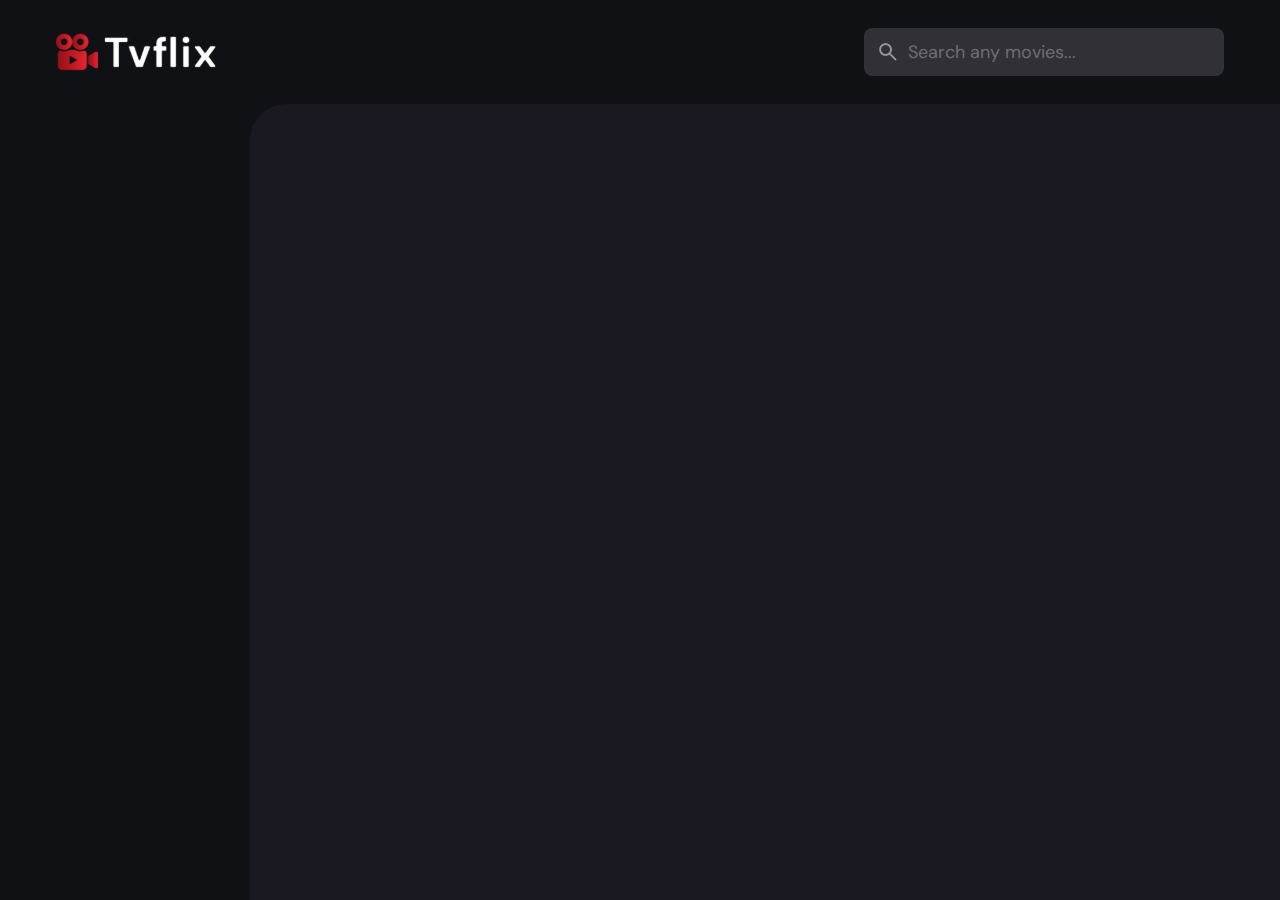
==== commit 0115ea07: "Movie Website Complete" ====
--- a/Tvflix/index.html
+++ b/Tvflix/index.html
@@ -2,243 +2,95 @@
 <html lang="en">
 
 <head>
-    <meta charset="UTF-8">
-    <meta name="viewport" content="width=device-width, initial-scale=1.0">
-    <title>TV Flix</title>
-    <meta name="description" content="Tvflix is a popular movie app made by rushabh bhosale.">
-    <link rel="shortcut icon" href="./favicon.svg" type="image/svg+xml">
-    <link rel="preconnect" href="https://fonts.googleapis.com">
-    <link rel="preconnect" href="https://fonts.gstatic.com" crossorigin>
-    <link href="https://fonts.googleapis.com/css2?family=DM+Sans:wght@400;700&display=swap" rel="stylesheet">
-    
-    <link rel="stylesheet" href="././assets/css/style.css">
+  <meta charset="UTF-8">
+  <meta http-equiv="X-UA-Compatible" content="IE=edge">
+  <meta name="viewport" content="width=device-width, initial-scale=1.0">
 
-    <script src="./assets/js/global.js" defer></script>
-    <script src="./assets/js/index.js" type="module"></script>
+  <!-- 
+    - primary meta tags
+  -->
+  <title>Tvflix</title>
+  <meta name="title" content="Tvflix">
+  <meta name="description" content="Tvflix is a popular movie app made by codewithsadee.">
+
+  <!-- 
+    - favicon
+  -->
+  <link rel="shortcut icon" href="./favicon.svg" type="image/svg+xml">
+
+  <!-- 
+    - google font link
+  -->
+  <link rel="preconnect" href="https://fonts.googleapis.com">
+  <link rel="preconnect" href="https://fonts.gstatic.com" crossorigin>
+  <link href="https://fonts.googleapis.com/css2?family=DM+Sans:wght@400;700&display=swap" rel="stylesheet">
+
+  <!-- 
+    - custom css link
+  -->
+  <link rel="stylesheet" href="./assets/css/style.css">
+
+  <!-- 
+    - custom js link
+  -->
+  <script src="./assets/js/global.js" defer></script>
+  <script src="./assets/js/index.js" type="module"></script>
 
 </head>
 
 <body>
 
-<!-- 
-    Header
- -->
+  <!-- 
+    - #HEADER
+  -->
 
- <header class="header">
+  <header class="header">
 
     <a href="./index.html" class="logo">
-        <img src="./assets/images/logo.png" width="140" height="32" alt="Tvflix home">
+      <img src="./assets/images/logo.svg" width="140" height="32" alt="Tvflix home">
     </a>
 
     <div class="search-box" search-box>
-        <div class="search-wrapper" search-wrapper>
-            <input type="text" name="search" aria-label="search movies" placeholder="Search any movies..." class="search-field" autocomplete="off" search-field>
+      <div class="search-wrapper" search-wrapper>
+        <input type="text" name="search" aria-label="search movies" placeholder="Search any movies..."
+          class="search-field" autocomplete="off" search-field>
 
-            <img src="./assets/images/search.png" width="24"
-            height="24" alt="search" class="loading-icon">
-        </div>
+        <img src="./assets/images/search.png" width="24" height="24" alt="search" class="leading-icon">
+      </div>
 
-        <button class="search-btn" search-toggler>
-            <img src="./assets/images/close.png" width="24" height="24" alt="close search box">
-        </button>
+      <button class="search-btn" search-toggler>
+        <img src="./assets/images/close.png" width="24" height="24" alt="close search box">
+      </button>
     </div>
 
     <button class="search-btn" search-toggler menu-close>
-        <img src="./assets/images/search.png" width="24" height="24" alt="open search box">
+      <img src="./assets/images/search.png" width="24" height="24" alt="open search box">
     </button>
 
     <button class="menu-btn" menu-btn menu-toggler>
-        <img src="./assets/images/menu.png" width="24" height="24" alt="open menu" class="menu">
-        <img src="./assets/images/menu-close.png" alt="close menu" width="24" height="24" class="close">
+      <img src="./assets/images/menu.png" width="24" height="24" alt="open menu" class="menu">
+      <img src="./assets/images/menu-close.png" width="24" height="24" alt="close menu" class="close">
     </button>
 
- </header>
-
- <!-- 
-    Sidebar
-  -->
-
-  <nav class="sidebar" sidebar></nav>
-  <div class="overlay" overlay menu-toggler></div>
+  </header>
 
 
 
-  <article class="container" page-content>
 
+  <main>
     <!-- 
-        Banner
-     -->
+      - #SIDEBAR
+    -->
 
-     <section class="banner" aria-label="popular movies">
-
-        <div class="banner-slider">
-
-            <div class="slider-item" slider-item>
-                <img src="./assets/images/slider-banner.jpg" alt="Puss in Boots: The Last Wish" class="img-cover" loading="eager">
-
-                <div class="banner-content">
-                  <h2 class="heading">
-                    Puss in Boots: The Last Wish
-                  </h2>
-                  
-                  <div class="meta-list">
-                    <div class="meta-item">2022</div>
-
-                    <div class="meta-item card-badge">7.5</div>
-                  </div>
-
-                  <p class="genre">Animation, Action, Adventure</p>
-
-                  <p class="banner-text">Puss in Boots discovers that his passion for adventure has taken its toll: He has burned through eight of his nine lives, leaving him with only one life left. Puss sets out on an epic journey to find the mythical Last Wish and restore his nine lives.
-                </p>
-
-                <a href="./detail.html" class="btn">
-                    <img src="./assets/images/play_circle.png" width="24" height="24" aria-hidden="true" alt="play circle">
-
-                    <span class="span">Watch Now</span>
-                </a>
-
-                </div>
-            </div>
-
-        </div>
-
-        <div class="slider-control">
-            <div class="control-inner">
-
-                <button class="poster-box slider-item">
-                    <img src="./assets/images/slider-control.jpg" alt="Slide to Puss in Boots: The Last Wish" loading="lazy" draggable="false" class="img-cover">
-                </button>
+    <nav class="sidebar" sidebar></nav>
+    <div class="overlay" overlay menu-toggler></div>
 
 
-            </div>
-        </div>
-     </section>
 
 
-     <!-- 
-      Movie List
-      -->
 
-      <section class="movie-list" aria-label="upcoming movie">
-        <div class="title-wrapper">
-          <h3 class="title-large">Upcoming Movies</h3>
-        </div>
-
-        <div class="slider-list">
-          <div class="slider-inner">
-
-            <div class="movie-card">
-              <figure class="poster-box card-banner">
-                <img src="./assets/images/slider-control.jpg" alt="Puss in Boots: The Last Wish" class="img-cover">
-              </figure>
-
-              <h4 class="title">Puss in Boots: The Last Wish</h4>
-
-              <div class="meta-list">
-                <div class="meta-item">
-                  <img src="./assets/images/star.png" alt="rating" width="20px" height="20px" loading="lazy">
-
-                  <span class="span">8.4</span>
-                </div>
-
-                <div class="card-badge">2022</div>
-              </div>
-
-              <a href="./detail.html" class="card-btn" title="Puss in Boots: The Last Wish"></a>
-
-            </div>
-
-            <div class="movie-card">
-              <figure class="poster-box card-banner">
-                <img src="./assets/images/slider-control.jpg" alt="Puss in Boots: The Last Wish" class="img-cover">
-              </figure>
-
-              <h4 class="title">Puss in Boots: The Last Wish</h4>
-
-              <div class="meta-list">
-                <div class="meta-item">
-                  <img src="./assets/images/star.png" alt="rating" width="20px" height="20px" loading="lazy">
-
-                  <span class="span">8.4</span>
-                </div>
-
-                <div class="card-badge">2022</div>
-              </div>
-
-              <a href="./detail.html" class="card-btn" title="Puss in Boots: The Last Wish"></a>
-
-            </div>
-
-            <div class="movie-card">
-              <figure class="poster-box card-banner">
-                <img src="./assets/images/slider-control.jpg" alt="Puss in Boots: The Last Wish" class="img-cover">
-              </figure>
-
-              <h4 class="title">Puss in Boots: The Last Wish</h4>
-
-              <div class="meta-list">
-                <div class="meta-item">
-                  <img src="./assets/images/star.png" alt="rating" width="20px" height="20px" loading="lazy">
-
-                  <span class="span">8.4</span>
-                </div>
-
-                <div class="card-badge">2022</div>
-              </div>
-
-              <a href="./detail.html" class="card-btn" title="Puss in Boots: The Last Wish"></a>
-
-            </div>
-
-            <div class="movie-card">
-              <figure class="poster-box card-banner">
-                <img src="./assets/images/slider-control.jpg" alt="Puss in Boots: The Last Wish" class="img-cover">
-              </figure>
-
-              <h4 class="title">Puss in Boots: The Last Wish</h4>
-
-              <div class="meta-list">
-                <div class="meta-item">
-                  <img src="./assets/images/star.png" alt="rating" width="20px" height="20px" loading="lazy">
-
-                  <span class="span">8.4</span>
-                </div>
-
-                <div class="card-badge">2022</div>
-              </div>
-
-              <a href="./detail.html" class="card-btn" title="Puss in Boots: The Last Wish"></a>
-
-            </div>
-
-            <div class="movie-card">
-              <figure class="poster-box card-banner">
-                <img src="./assets/images/slider-control.jpg" alt="Puss in Boots: The Last Wish" class="img-cover">
-              </figure>
-
-              <h4 class="title">Puss in Boots: The Last Wish</h4>
-
-              <div class="meta-list">
-                <div class="meta-item">
-                  <img src="./assets/images/star.png" alt="rating" width="20px" height="20px" loading="lazy">
-
-                  <span class="span">8.4</span>
-                </div>
-
-                <div class="card-badge">2022</div>
-              </div>
-
-              <a href="./detail.html" class="card-btn" title="Puss in Boots: The Last Wish"></a>
-
-            </div>
-
-          </div>
-        </div>
-
-      </section>
-
-  </article>
+    <article class="container" page-content></article>
+  </main>
 
 </body>
 
--- a/Tvflix/assets/css/style.css
+++ b/Tvflix/assets/css/style.css
@@ -1,21 +1,9 @@
-/*-----------------------------------*\
-  #style.css
-\*-----------------------------------*/
-
-/**
- * copyright 2023 Rushabh Bhosale
- */
-
-
-
-
-
-
-/*-----------------------------------*\
-  #CUSTOM PROPERTY
-\*-----------------------------------*/
-
 :root {
+
+  /**
+   * COLORS
+   */
+
   --background: hsla(220, 17%, 7%, 1);
   --banner-background: hsla(250, 6%, 20%, 1);
   --white-alpha-20: hsla(0, 0%, 100%, 0.2);
@@ -29,11 +17,18 @@
   --text-color: hsla(250, 2%, 59%, 1);
   --white: hsla(0, 0%, 100%, 1);
 
+  /* gradient colors */
   --banner-overlay: 90deg, hsl(220, 17%, 7%) 0%, hsla(220, 17%, 7%, 0.5) 100%;
   --bottom-overlay: 180deg, hsla(250, 13%, 11%, 0), hsla(250, 13%, 11%, 1);
 
+  /**
+   * TYPOGRAPHY
+   */
+
+  /* font family */
   --ff-dm-sans: 'DM Sans', sans-serif;
 
+  /* font size */
   --fs-heading: 4rem;
   --fs-title-lg: 2.6rem;
   --fs-title: 2rem;
@@ -41,10 +36,19 @@
   --fs-button: 1.5rem;
   --fs-label: 1.4rem;
 
+  /* font weight */
   --weight-bold: 700;
+
+  /**
+   * SHADOW
+   */
 
   --shadow-1: 0 1px 4px hsla(0, 0%, 0%, 0.75);
   --shadow-2: 0 2px 4px hsla(350, 100%, 43%, 0.3);
+
+  /**
+   * BORDER RADIUS
+   */
 
   --radius-4: 4px;
   --radius-8: 8px;
@@ -52,9 +56,15 @@
   --radius-24: 24px;
   --radius-36: 36px;
 
+  /**
+   * TRANSITION
+   */
+
   --transition-short: 250ms ease;
   --transition-long: 500ms ease;
-}
+
+}
+
 
 
 
@@ -71,15 +81,13 @@
   box-sizing: border-box;
 }
 
-li {list-style: none; }
+li { list-style: none; }
 
 a,
 img,
 span,
 iframe,
-button {
-  display: block;
-}
+button { display: block; }
 
 a {
   color: inherit;
@@ -93,12 +101,10 @@
   background: none;
   border: none;
   font: inherit;
-  color: inherit
-}
-
-input {
-  width: 100%;
-}
+  color: inherit;
+}
+
+input { width: 100%; }
 
 button {
   text-align: left;
@@ -116,7 +122,6 @@
   color: var(--on-background);
   font-size: var(--fs-body);
   line-height: 1.5;
-
 }
 
 :focus-visible { outline-color: var(--primary-variant); }
@@ -130,6 +135,10 @@
   background-color: var(--banner-background);
   border-radius: var(--radius-8);
 }
+
+
+
+
 
 /*-----------------------------------*\
   #REUSED STYLE
@@ -161,7 +170,9 @@
   margin-block: 36px 60px;
 }
 
-.load-more :is(:hover, :focus-visible) { --primary-variant:hsla (350, 67%, 39%, 1);}
+.load-more:is(:hover, :focus-visible) {
+  --primary-variant: hsla(350, 67%, 39%, 1);
+}
 
 .load-more.loading::before { display: block; }
 
@@ -170,16 +181,14 @@
   100% { transform: rotate(1turn); }
 }
 
-.title,
+.heading,
 .title-large,
-.heading { 
+.title {
   font-weight: var(--weight-bold);
   letter-spacing: 0.5px;
 }
 
-.title {
-  font-size: var(--fs-title);
-}
+.title { font-size: var(--fs-title); }
 
 .heading {
   color: var(--white);
@@ -187,9 +196,7 @@
   line-height: 1.2;
 }
 
-.title-large {
-  font-size: var(--fs-title-lg);
-}
+.title-large { font-size: var(--fs-title-lg); }
 
 .img-cover {
   width: 100%;
@@ -225,6 +232,15 @@
   transition: var(--transition-short);
 }
 
+.card-badge {
+  background-color: var(--banner-background);
+  color: var(--white);
+  font-size: var(--fs-label);
+  font-weight: var(--weight-bold);
+  padding-inline: 6px;
+  border-radius: var(--radius-4);
+}
+
 .poster-box {
   background-image: url('../images/poster-bg-icon.png');
   aspect-ratio: 2 / 3;
@@ -240,9 +256,7 @@
   overflow: hidden;
 }
 
-.title-wrapper {
-  margin-block-end: 24px;
-}
+.title-wrapper { margin-block-end: 24px; }
 
 .slider-list {
   margin-inline: -20px;
@@ -251,18 +265,13 @@
   margin-block-end: -16px;
 }
 
-.slider-list::-webkit-scrollbar-thumb {
-  background-color: transparent;
-}
-
-.slider-list:is(:hover, :focus-within):-webkit-scrollbar-thumb {
+.slider-list::-webkit-scrollbar-thumb { background-color: transparent; }
+
+.slider-list:is(:hover, :focus-within)::-webkit-scrollbar-thumb {
   background-color: var(--banner-background);
 }
 
-.slider-list::-webkit-scrollbar-button {
-  width: 20px;
-}
-
+.slider-list::-webkit-scrollbar-button { width: 20px; }
 
 .slider-list .slider-inner {
   position: relative;
@@ -287,11 +296,11 @@
   background-image: url('../images/video-bg-icon.png');
   aspect-ratio: 16 / 9;
   flex-shrink: 0;
-  min-width: 500px;
+  max-width: 500px;
   width: calc(100% - 40px);
 }
 
-.container::after,
+/* .container::after, */
 .search-modal::after {
   content: "";
   position: fixed;
@@ -303,7 +312,6 @@
   z-index: 1;
   pointer-events: none;
 }
-
 
 
 
@@ -323,17 +331,14 @@
   gap: 8px;
 }
 
-.header .logo { 
-  margin-inline-end: auto;
-}
+.header .logo { margin-inline-end: auto; }
 
 .search-btn,
-.menu-btn {padding: 12px;}
+.menu-btn { padding: 12px; }
 
 .search-btn {
   background-color: var(--banner-background);
   border-radius: var(--radius-8);
-  opacity: 0.5;
 }
 
 .search-btn img {
@@ -356,10 +361,10 @@
   width: 100%;
   height: 100%;
   background-color: var(--background);
-  padding: 24px 16px;  
+  padding: 24px 16px;
   align-items: center;
+  gap: 8px;
   z-index: 1;
-  gap: 8px;
   display: none;
 }
 
@@ -372,7 +377,7 @@
 
 .search-field {
   background-color: var(--banner-background);
-  height: 40px;
+  height: 48px;
   line-height: 48px;
   padding-inline: 44px 16px;
   outline: none;
@@ -380,18 +385,16 @@
   transition: var(--transition-short);
 }
 
-.search-field::placeholder { color: var(--on-surface-variant);  }
-
-.search-field:hover { 
-  box-shadow: 0 0 0 2px var(--on-surface-variant);
-}
+.search-field::placeholder { color: var(--on-surface-variant); }
+
+.search-field:hover { box-shadow: 0 0 0 2px var(--on-surface-variant); }
 
 .search-field:focus {
   box-shadow: 0 0 0 2px var(--on-surface);
   padding-inline-start: 16px;
 }
 
-.search-wrapper .loading-icon {
+.search-wrapper .leading-icon {
   position: absolute;
   top: 50%;
   transform: translateY(-50%);
@@ -400,7 +403,9 @@
   transition: var(--transition-short);
 }
 
-.search-wrapper:focus-within .loading-icon { opacity: 0; }
+.search-wrapper:focus-within .leading-icon { opacity: 0; }
+
+
 
 
 
@@ -416,7 +421,7 @@
   left: -340px;
   max-width: 340px;
   width: 100%;
-  border-block-start: 1px solid var(--banner-background) ;
+  border-block-start: 1px solid var(--banner-background);
   overflow-y: overlay;
   z-index: 4;
   visibility: hidden;
@@ -434,29 +439,23 @@
   padding-block: 36px;
 }
 
-.sidebar::-webkit-scrollbar-thumb {background-color: transparent;}
+.sidebar::-webkit-scrollbar-thumb { background-color: transparent; }
 
 .sidebar:is(:hover, :focus-within)::-webkit-scrollbar-thumb {
   background-color: var(--banner-background);
 }
 
-.sidebar::-webkit-scrollbar-button {
-  height: 16px;
-}
+.sidebar::-webkit-scrollbar-button { height: 16px; }
 
 .sidebar-list,
-.sidebar-footer {
-  padding-inline: 36px;
-}
+.sidebar-footer { padding-inline: 36px; }
 
 .sidebar-link {
   color: var(--on-surface-variant);
   transition: var(--transition-short);
 }
 
-.sidebar-link:is(:hover, :focus-visible) {
-  color: var(--on-background);
-}
+.sidebar-link:is(:hover, :focus-visible) { color: var(--on-background); }
 
 .sidebar-list {
   display: grid;
@@ -476,9 +475,7 @@
   margin-block-end: 20px;
 }
 
-.copyright a { 
-  display: inline-block;
-}
+.copyright a { display: inline-block; }
 
 .overlay {
   position: fixed;
@@ -494,9 +491,13 @@
 }
 
 .overlay.active {
+  opacity: 0.5;
   pointer-events: all;
-  opacity: 0.5;
-}
+}
+
+
+
+
 
 /*-----------------------------------*\
   #HOME PAGE
@@ -505,6 +506,7 @@
 .container {
   position: relative;
   background-color: var(--surface);
+  color: var(--on-surface);
   padding: 24px 20px 48px;
   height: calc(100vh - 96px);
   overflow-y: overlay;
@@ -513,9 +515,9 @@
 
 
 
-/* 
-  Banner
-*/
+/**
+ * BANNER
+ */
 
 .banner {
   position: relative;
@@ -576,22 +578,9 @@
   margin-block-end: 24px;
 }
 
-.banner .btn {
-  background-color: var(--primary);
-}
-
-.banner .btn:is(:hover, :focus-visible) {
-  box-shadow: var(--shadow-2);
-}
-
-.card-badge {
-  background-color: var(--banner-background);
-  color: var(--white);
-  font-size: var(--fs-label);
-  font-weight: var(--weight-bold);
-  padding-inline: 6px;
-  border-radius: var(--radius-4);
-}
+.banner .btn { background-color: var(--primary); }
+
+.banner .btn:is(:hover, :focus-visible) { box-shadow: var(--shadow-2); }
 
 .slider-control {
   position: absolute;
@@ -629,22 +618,19 @@
 }
 
 
-/* 
-  Movie List
-*/
-
-.movie-list {
-  padding-block-start: 32px;
-}
+
+/**
+ * MOVIE LIST
+ */
+
+.movie-list { padding-block-start: 32px; }
 
 .movie-card {
   position: relative;
-  min-width: 200px;
-}
-
-.movie-card .card-banner {
   width: 200px;
 }
+
+.movie-card .card-banner { width: 200px; }
 
 .movie-card .title {
   width: 100%;
@@ -654,14 +640,13 @@
   margin-block: 8px 4px;
 }
 
-.movie-card .meta-list {
-  justify-content: space-between;
-}
+.movie-card .meta-list { justify-content: space-between; }
 
 .movie-card .card-btn {
   position: absolute;
   inset: 0;
 }
+
 
 
 
@@ -696,16 +681,12 @@
 
 .movie-detail .heading { margin-block: 24px 12px; }
 
-.movie-detail :is(.meta-list, .genre) {
-  color: var(--text-color);
-}
-
-.movie-detail .genre {
-  margin-block: 12px 16px;
-}
+.movie-detail :is(.meta-list, .genre) { color: var(--text-color); }
+
+.movie-detail .genre { margin-block: 12px 16px; }
 
 .detail-list { margin-block: 24px 32px; }
- 
+
 .movie-detail .list-item {
   display: flex;
   align-items: flex-start;
@@ -720,13 +701,13 @@
 
 
 
+
+
 /*-----------------------------------*\
   #MOVIE LIST PAGE
 \*-----------------------------------*/
 
-.genre-list .title-wrapper {
-  margin-block-end: 56px;
-}
+.genre-list .title-wrapper { margin-block-end: 56px; }
 
 .grid-list {
   display: grid;
@@ -742,6 +723,7 @@
 
 
 
+
 /*-----------------------------------*\
   #SEARCH MODAL
 \*-----------------------------------*/
@@ -752,10 +734,10 @@
   left: 0;
   bottom: 0;
   width: 100%;
+  background-color: var(--surface);
+  padding: 50px 24px;
   overflow-y: overlay;
-  padding: 50px 24px;
   z-index: 4;
-  background-color: var(--surface);
   display: none;
 }
 
@@ -767,6 +749,177 @@
   margin-block-end: 8px;
 }
 
+
+
+
+
 /*-----------------------------------*\
   #MEDIA QUERIES
-\*-----------------------------------*/+\*-----------------------------------*/
+
+
+/**
+ * responsive for larger than 575px screen
+ */
+
+@media (min-width: 575px) {
+
+  /**
+   * HOME PAGE
+   */
+
+  .banner-content {
+    right: auto;
+    max-width: 500px;
+  }
+
+  .slider-control { left: calc(100% - 400px); }
+
+
+
+  /**
+   * DETAIL PAGE
+   */
+
+  .detail-content { max-width: 750px; }
+
+}
+
+
+
+
+
+/**
+ * responsive for larger than 768px screen
+ */
+
+@media (min-width: 768px) {
+
+  /**
+   * CUSTOM PROPERTY
+   */
+
+  :root {
+
+    /* gradient color */
+    --banner-overlay: 90deg, hsl(220, 17%, 7%) 0%, hsla(220, 17%, 7%, 0) 100%;
+
+    /* font size */
+    --fs-heading: 5.4rem;
+
+  }
+
+
+
+  /**
+   * HOME PAGE
+   */
+
+  .container { padding-inline: 24px; }
+
+  .slider-list { margin-inline: -24px; }
+
+  .search-btn { display: none; }
+
+  .search-box {
+    all: unset;
+    display: block;
+    width: 360px;
+  }
+
+  .banner { height: 500px; }
+
+  .banner-content {
+    bottom: 50%;
+    transform: translateY(50%);
+    left: 50px;
+  }
+
+
+
+  /**
+   * MOVIE DETAIL PAGE
+   */
+
+  .movie-detail {
+    display: flex;
+    align-items: flex-start;
+    gap: 40px;
+  }
+
+  .movie-detail .detail-box { flex-grow: 1; }
+
+  .movie-detail .movie-poster {
+    flex-shrink: 0;
+    position: sticky;
+    top: 0;
+  }
+
+  .movie-detail .slider-list {
+    margin-inline-start: 0;
+    border-radius: var(--radius-16) 0 0 var(--radius-16);
+  }
+
+  .movie-detail .slider-inner::before { display: none; }
+
+}
+
+
+
+
+
+/**
+ * responsive for larger than 1200px screen
+ */
+
+@media (min-width: 1200px) {
+
+  /**
+   * HOME PAGE
+   */
+
+  .header { padding: 28px 56px; }
+
+  .logo img { width: 160px; }
+
+  .menu-btn,
+  .overlay { display: none; }
+
+  main {
+    display: grid;
+    grid-template-columns: 250px 1fr;
+  }
+
+  .sidebar {
+    position: static;
+    visibility: visible;
+    border-block-start: 0;
+    height: calc(100vh - 104px);
+  }
+
+  .sidebar.active { transform: none; }
+
+  .sidebar-list,
+  .sidebar-footer { padding-inline: 56px; }
+
+  .container {
+    height: calc(100vh - 104px);
+    border-top-left-radius: var(--radius-36);
+  }
+
+  .banner-content { left: 100px; }
+
+  .search-modal {
+    top: 104px;
+    padding: 60px;
+  }
+
+
+
+  /**
+   * MOVIE DETAIL PAGE
+   */
+
+  .backdrop-image { border-top-left-radius: var(--radius-36); }
+
+}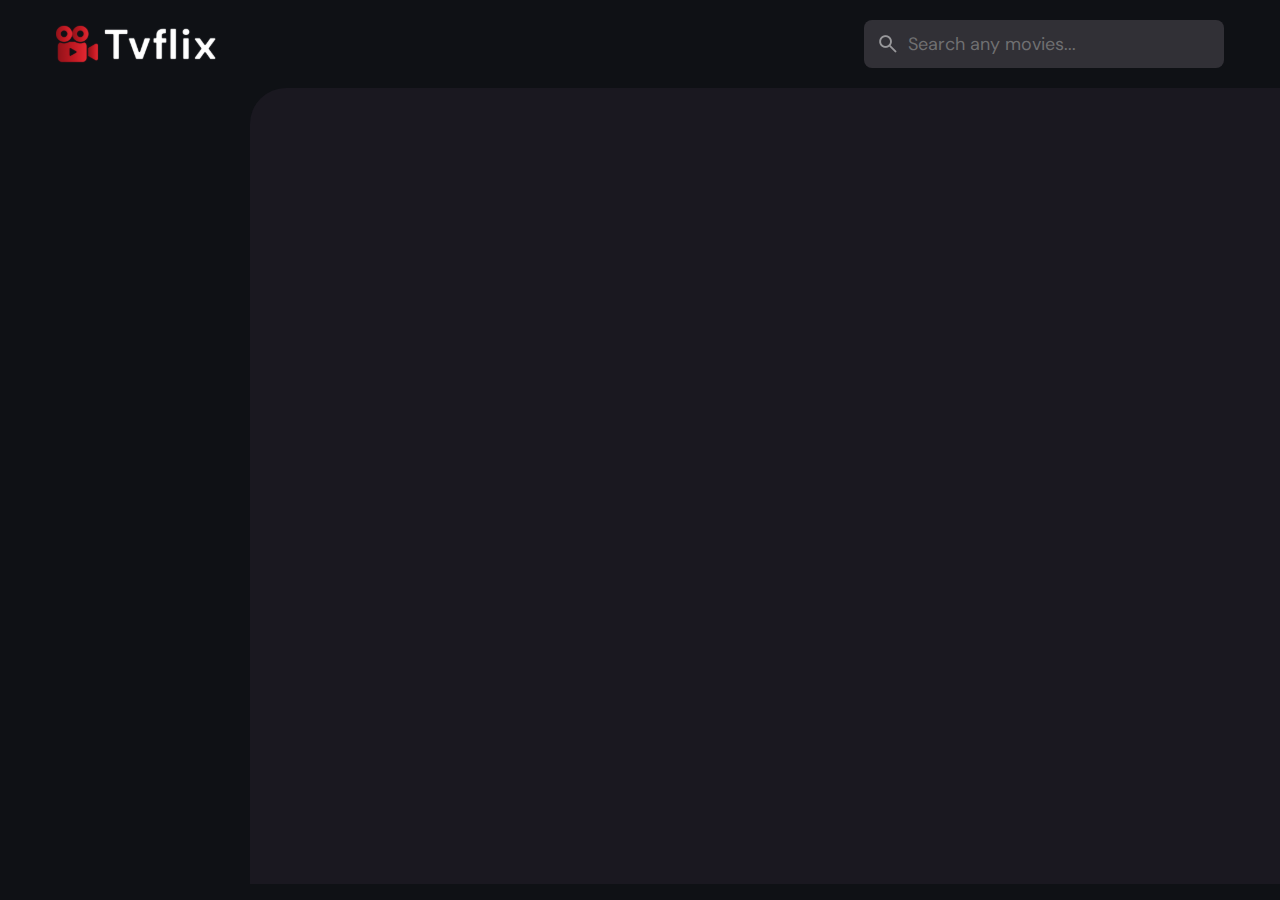
==== commit 246d30d5: "Done" ====
--- a/Tvflix/index.html
+++ b/Tvflix/index.html
@@ -9,9 +9,9 @@
   <!-- 
     - primary meta tags
   -->
-  <title>Tvflix</title>
-  <meta name="title" content="Tvflix">
-  <meta name="description" content="Tvflix is a popular movie app made by codewithsadee.">
+  <title>Hacksnip</title>
+  <meta name="title" content="Hacksnip">
+  <meta name="description" content="Hacksnip is a popular movie app made by codewithsadee.">
 
   <!-- 
     - favicon
@@ -47,7 +47,7 @@
   <header class="header">
 
     <a href="./index.html" class="logo">
-      <img src="./assets/images/logo.svg" width="140" height="32" alt="Tvflix home">
+      <img src="./assets/images/logo.svg" width="140" height="32" alt="Hacksnip home">
     </a>
 
     <div class="search-box" search-box>
--- a/Tvflix/assets/css/style.css
+++ b/Tvflix/assets/css/style.css
@@ -1,3 +1,7 @@
+/*-----------------------------------*\
+  #CUSTOM PROPERTY
+\*-----------------------------------*/
+
 :root {
 
   /**
@@ -878,7 +882,7 @@
    * HOME PAGE
    */
 
-  .header { padding: 28px 56px; }
+  .header { padding: 20px 56px; }
 
   .logo img { width: 160px; }
 
